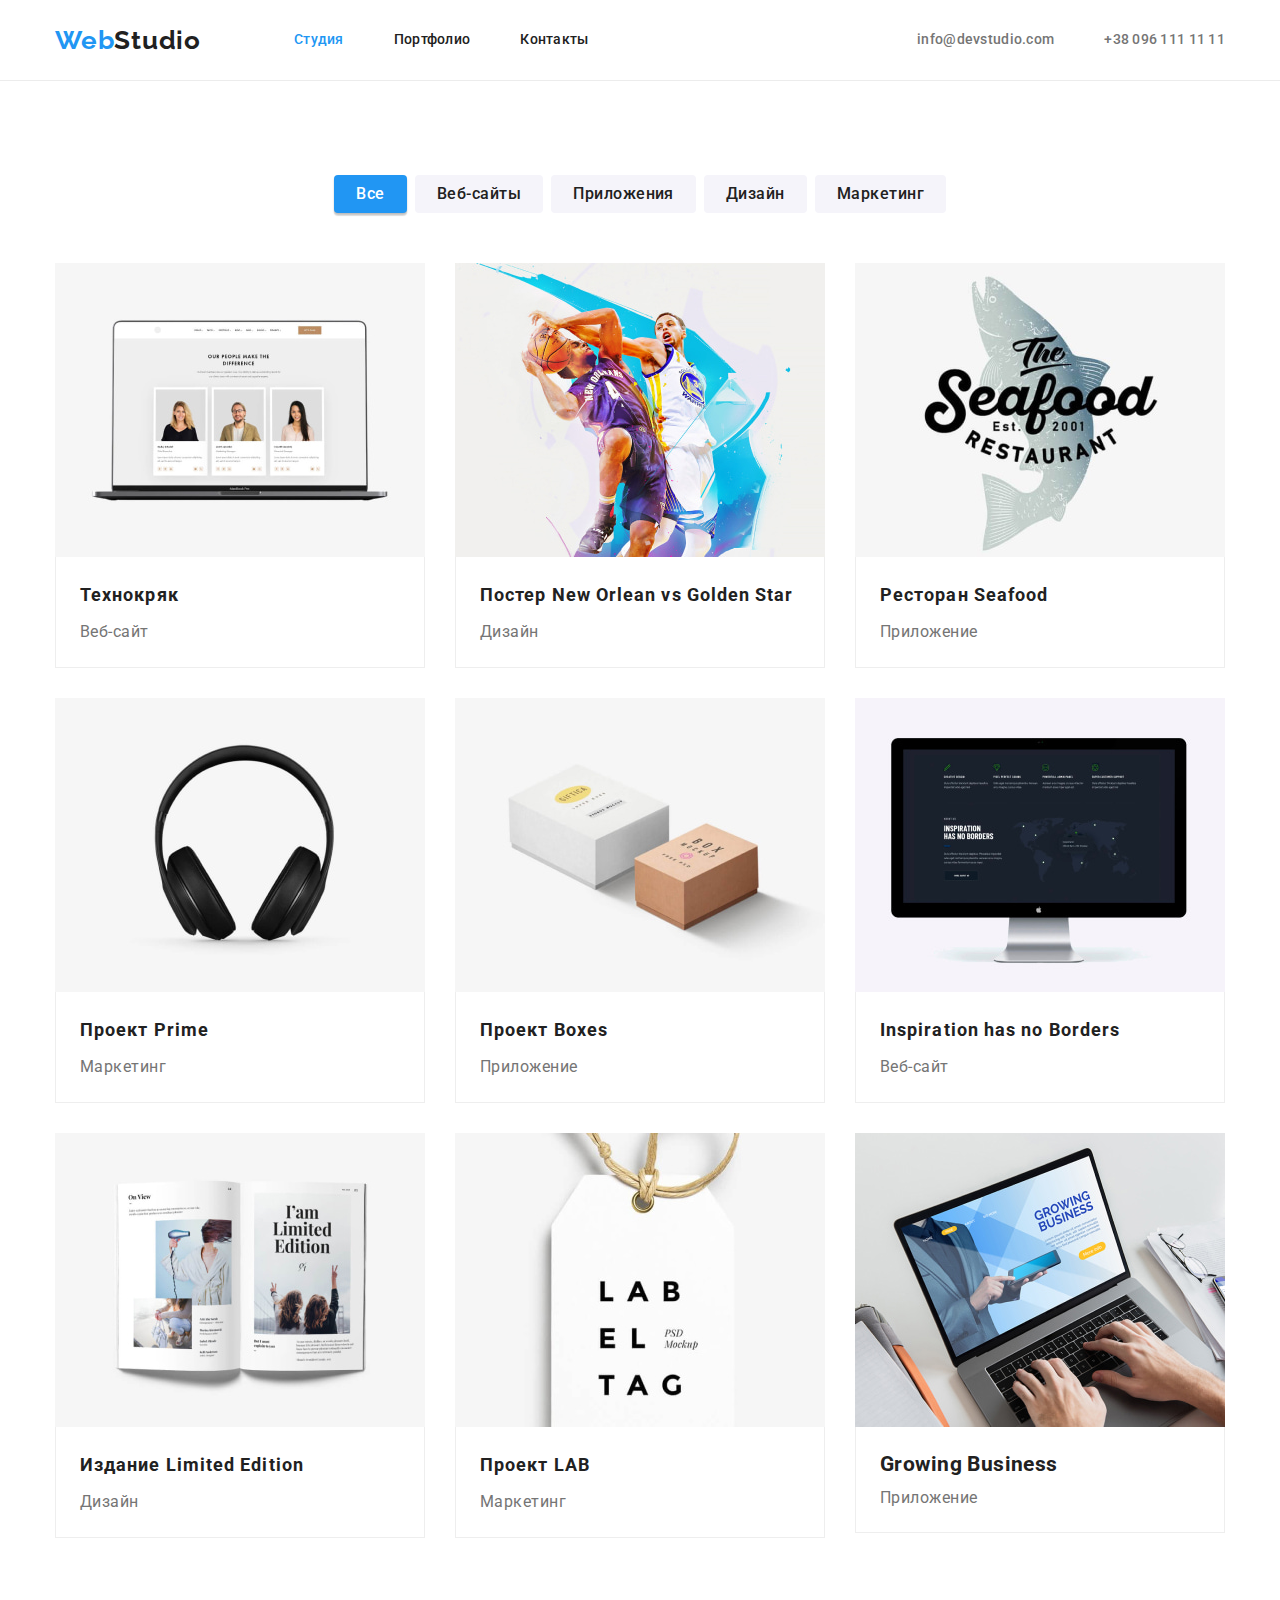
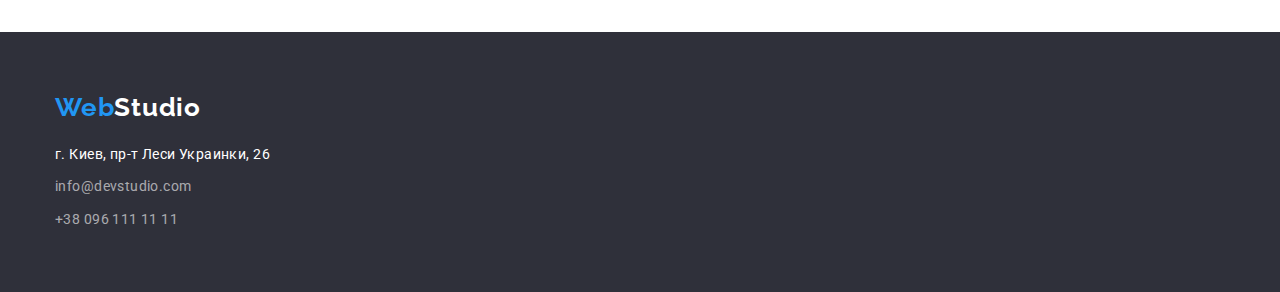
==== portfolio.html @ cb610dfe "Initial commit" ====
<!DOCTYPE html>
<html lang="ru">
  <head>
    <meta charset="UTF-8" />
    <meta http-equiv="X-UA-Compatible" content="IE=edge" />
    <meta name="viewport" content="width=device-width, initial-scale=1.0" />
    <title>Портфолио</title>
    <link rel="preconnect" href="https://fonts.googleapis.com" />
    <link rel="preconnect" href="https://fonts.gstatic.com" crossorigin />
    <link
      href="https://fonts.googleapis.com/css2?family=Raleway:wght@700&family=Roboto:wght@400;500;700;900&display=swap"
      rel="stylesheet"
    />
    <link
      rel="stylesheet"
      href="https://cdnjs.cloudflare.com/ajax/libs/modern-normalize/1.1.0/modern-normalize.min.css"
    />
    <link rel="stylesheet" href="./css/styles.css" />
  </head>

  <body>
    <!--Шапка-->
    <header class="page-header">
      <div class="container header">
        <a class="logo-link" href="./index.html" lang="en"
          ><span class="logo-web">Web</span>Studio</a
        >
        <nav class="nav">
          <ul class="site-nav list">
            <li class="site-nav-item">
              <a href="./index.html" class="site-nav-link current">Студия</a>
            </li>
            <li class="site-nav-item">
              <a href="./portfolio.html" class="site-nav-link">Портфолио</a>
            </li>
            <li class="site-nav-item"><a href="/Контакты" class="site-nav-link">Контакты</a></li>
          </ul>
        </nav>

        <ul class="auth-nav list">
          <li class="auth-nav-item">
            <a href="mailto:info@devstudio.com" class="auth-nav-link" lang="en"
              >info@devstudio.com</a
            >
          </li>
          <li class="auth-nav-item">
            <a href="tel:+380961111111" class="auth-nav-link">+38 096 111 11 11</a>
          </li>
        </ul>
      </div>
    </header>
    <main>
      <!--Фильтры-->
      <section class="section">
        <div class="container">
          <h1 class="visually-hidden">Примеры работ</h1>
          <ul class="button-list list">
            <li class="button-item">
              <button type="button" class="button-primary">Все</button>
            </li>
            <li class="button-item">
              <button type="button" class="button-secondary">Веб-сайты</button>
            </li>
            <li class="button-item">
              <button type="button" class="button-secondary">Приложения</button>
            </li>
            <li class="button-item">
              <button type="button" class="button-secondary">Дизайн</button>
            </li>
            <li class="button-item">
              <button type="button" class="button-secondary">Маркетинг</button>
            </li>
          </ul>

          <ul class="portfolio list">
            <li class="portfolio-item">
              <img
                class="portfolio-pic"
                src="./image/img-0-hw2.jpeg"
                alt="Фото специалистов"
                width="370"
                height="294"
              />
              <div class="card-content">
                <h2 class="galery-headline-portfolio">Технокряк</h2>
                <p class="text">Веб-сайт</p>
              </div>
            </li>
            <li class="portfolio-item">
              <img
                class="portfolio-pic"
                src="./image/img-1-hw2.jpeg"
                alt="Игроки в баскетбол"
                width="370"
                height="294"
              />
              <div class="card-content">
                <h2 class="galery-headline-portfolio">Постер New Orlean vs Golden Star</h2>
                <p class="text">Дизайн</p>
              </div>
            </li>
            <li class="portfolio-item">
              <img
                class="portfolio-pic"
                src="./image/img-2-hw2.jpeg"
                alt="Логотив ресторана Сифуд"
                width="370"
                height="294"
              />
              <div class="card-content">
                <h2 class="galery-headline-portfolio">Ресторан <span lang="en">Seafood</span></h2>
                <p class="text">Приложение</p>
              </div>
            </li>
            <li class="portfolio-item">
              <img
                class="portfolio-pic"
                src="./image/img-3-hw2.jpeg"
                alt="Наушники"
                width="370"
                height="294"
              />
              <div class="card-content">
                <h2 class="galery-headline-portfolio">Проект <span lang="en">Prime</span></h2>
                <p class="text">Маркетинг</p>
              </div>
            </li>
            <li class="portfolio-item">
              <img
                class="portfolio-pic"
                src="./image/img-4-hw2.jpeg"
                alt="Коробки"
                width="370"
                height="294"
              />
              <div class="card-content">
                <h2 class="galery-headline-portfolio">Проект <span lang="en">Boxes</span></h2>
                <p class="text">Приложение</p>
              </div>
            </li>
            <li class="portfolio-item">
              <img
                class="portfolio-pic"
                src="./image/img-5-hw2.jpeg"
                alt="Монитор"
                width="370"
                height="294"
              />
              <div class="card-content">
                <h2 class="galery-headline-portfolio"><span>Inspiration has no Borders</span></h2>
                <p class="text">Веб-сайт</p>
              </div>
            </li>
            <li class="portfolio-item">
              <img
                class="portfolio-pic"
                src="./image/img-6-hw2.jpeg"
                alt="Книга"
                width="370"
                height="294"
              />
              <div class="card-content">
                <h2 class="galery-headline-portfolio">
                  Издание <span lang="en">Limited Edition</span>
                </h2>
                <p class="text">Дизайн</p>
              </div>
            </li>

            <li class="portfolio-item">
              <img
                class="portfolio-pic"
                src="./image/img-7-hw2.jpeg"
                alt="Ярлык"
                width="370"
                height="294"
              />
              <div class="card-content">
                <h2 class="galery-headline-portfolio">Проект <span lang="en">LAB</span></h2>
                <p class="text">Маркетинг</p>
              </div>
            </li>
            <li class="portfolio-item">
              <img
                class="portfolio-pic"
                src="./image/img-8-hw2.jpeg"
                alt="Человек печатает на ноутбуке"
                width="370"
                height="294"
              />
              <div class="card-content">
                <h2 class="galery-headline"><span lang="en">Growing Business</span></h2>
                <p class="text">Приложение</p>
              </div>
            </li>
          </ul>
        </div>
      </section>
    </main>
    <!--Футер-->
    <footer class="footer">
      <div class="container">
        <a href="./index.html" class="logo-footer" lang="en"
          ><span class="logo-web">Web</span><span class="logo-studio">Studio</span></a
        >
      </div>
      <div class="container">
        <address class="address">
          <ul class="address-list list">
            <li class="address-item">
              <a
                href="https://goo.gl/maps/HDMTTbNd2vz2HDnC8"
                target="_blank"
                rel="noreferr noopener"
                class="footer-link"
                >г. Киев, пр-т Леси Украинки, 26</a
              >
            </li>
            <li class="address-item">
              <a href="mailto:info@devstudio.com" class="auth-address" lang="en"
                >info@devstudio.com</a
              >
            </li>
            <li class="address-item">
              <a href="tel:+380961111111" class="auth-address">+38 096 111 11 11</a>
            </li>
          </ul>
        </address>
      </div>
    </footer>
  </body>
</html>
---- css/styles.css ----
/* Голубой текст акцент #2196F3 */
/* Черный текс основной заголовок #212121 */
/* Белый текст основной #FFFFFF */
/* Белый хедер фон  #FFFFFF */
/* Серый текст не основной #757575 */
/* Наша команда фон #F5F4FA */
/* Герой, футер фон #2F303A */
/* Телефон и мыло rgba(255, 255, 255, 0.6); */
:root {
  --primary-text-color: #212121;
  --title-text-color: #ffffff;
  --secondary-text-color: #757575;
  --accent-color: #2196f3;
  --hero-footer-bg-color: #2f303a;
  --list-set: 30px;
  --padding-site-nav: 32px;
  --margin-fifty: 50px;
  --padding-text: 24px;
}
.visually-hidden {
  position: absolute;
  width: 1px;
  height: 1px;
  margin: -1px;
  border: 0;
  padding: 0;
  white-space: nowrap;
  clip-path: inset(100%);
  clip: rect(0 0 0 0);
  overflow: hidden;
}

/* Основное */
body {
  color: var(--primary-text-color);
  font-family: Roboto, sans-serif;
  font-size: 14px;
  line-height: 1.71;
  letter-spacing: 0.03em;
}
h1,
h2,
h3,
h4,
h5,
h6,
p {
  margin-top: 0;
  margin-bottom: 0;
}
img {
  display: block;
}
.list {
  padding: 0;
  margin: 0;
  list-style: none;
}
.section {
  padding-top: 94px;
  padding-bottom: 94px;
}

.container {
  width: 1200px;
  padding-left: 15px;
  padding-right: 15px;
  margin-left: auto;
  margin-right: auto;
}

/* Лого */
.page-header {
  border-bottom: 1px solid #ececec;
}
.logo-web {
  color: var(--accent-color);
}
.logo-studio {
  color: var(--title-text-color);
}
.logo-link {
  margin-right: 93px;

  text-decoration: none;
  font-family: Raleway, sans-serif;
  font-weight: 700;
  font-size: 26px;
  line-height: 1.19;
  letter-spacing: 0.03em;

  color: var(--primary-text-color);
}
.logo-link:hover,
.logo-link:focus {
  color: var(--accent-color);
}

/* Навигация */
.header {
  display: flex;
  align-items: center;
}

.site-nav {
  display: flex;
  align-items: center;
}

.site-nav-link {
  text-decoration: none;

  color: var(--primary-text-color);
}
.site-nav-item {
  padding-top: var(--padding-site-nav);
  padding-bottom: var(--padding-site-nav);
  font-weight: 500;
  line-height: 1.14;
  letter-spacing: 0.02em;
}
.site-nav-item:not(:last-child) {
  margin-right: var(--margin-fifty);
}

.site-nav-link:hover,
.site-nav-link:focus {
  color: var(--accent-color);
}

.site-nav-link.current:hover,
.site-nav-link.current:focus {
  color: var(--accent-color);
}
.site-nav-link.current {
  color: var(--accent-color);
  text-decoration: none;
}
/* auth-nav */

.auth-nav {
  display: flex;
  align-items: center;
  margin-left: auto;
}

.auth-nav-link {
  text-decoration: none;
  font-weight: 500;
  line-height: 1.14;
  letter-spacing: 0.02em;

  color: var(--secondary-text-color);
}
.auth-nav-item:not(:last-child) {
  margin-right: var(--margin-fifty);
}

.auth-nav-link:hover,
.auth-nav-link:focus {
  color: var(--accent-color);
}

/* Хедер */
.page.header {
  color: var(--title-text-color);
}
/* Мейн */

.hero {
  padding: 200px 0;

  color: var(--title-text-color);
  background-color: var(--hero-footer-bg-color);
  text-align: center;
}
.hero-title {
  margin-bottom: var(--list-set);

  font-weight: 900;
  font-size: 44px;
  line-height: 1.36;
  letter-spacing: 0.06em;
  text-transform: uppercase;
}

.title {
  margin-bottom: 10px;

  font-size: 14px;
  font-weight: 700;
  line-height: 1.14;
  letter-spacing: 0.03em;
  text-transform: uppercase;
}
/* Секции */
.work {
  padding-top: 0;
}
.work-list {
  display: flex;
}
.work-item + .work-item {
  margin-left: var(--list-set);
}

.work-pic {
  max-width: 100%;
  height: auto;
}

.team {
  background-color: #f5f4fa;
}
.team-list {
  display: flex;
}

.team-content {
  padding-top: var(--list-set);
  padding-bottom: var(--list-set);
}
.team-item {
  background-color: var(--title-text-color);
  box-shadow: 0px 1px 3px rgba(0, 0, 0, 0.12), 0px 1px 1px rgba(0, 0, 0, 0.14),
    0px 2px 1px rgba(0, 0, 0, 0.2);
  border-radius: 0px 0px 4px 4px;
}

.team-item + .team-item {
  margin-left: var(--list-set);
  text-align: center;
}
.headline-primary {
  justify-content: center;
  margin-bottom: var(--margin-fifty);

  font-weight: 700;
  font-size: 36px;
  line-height: 1.16;
  text-align: center;
  letter-spacing: 0.03em;
}

.gallery-headline {
  margin-bottom: 10px;

  font-weight: 500;
  font-size: 16px;
  line-height: 1.18;
  letter-spacing: 0.03em;
  text-align: center;
}

.galery-headline-portfolio {
  margin-bottom: 4px;

  font-weight: 700;
  font-size: 18px;
  line-height: 2;
  letter-spacing: 0.06em;
}

/* Portfolio */

.portfolio {
  display: flex;
  flex-wrap: wrap;
  margin-bottom: calc(-1 * var(--list-set));
  margin-right: calc(-1 * var(--list-set));
}

.card-content {
  padding-top: 20px;
  padding-right: var(--padding-text);
  padding-bottom: 20px;
  padding-left: var(--padding-text);

  border: 1px solid #eeeeee;
  border-top: none;
}
.button-list {
  display: flex;
  justify-content: center;
  margin-bottom: var(--margin-fifty);
}
.button-item:not(:last-child) {
  margin-right: 8px;
}
.portfolio-item {
  margin-bottom: var(--list-set);
  margin-right: var(--list-set);
  flex-basis: calc(100% / 3 - 30px);
  background-color: var(--title-text-color);
}

/* Text */
.text {
  font-size: 16px;
  line-height: 1.87;
  letter-spacing: 0.03em;
  color: var(--secondary-text-color);
}
.text-index {
  font-size: 16px;
  line-height: 1.18;
  text-align: center;
  letter-spacing: 0.03em;
  color: var(--secondary-text-color);
}
/* Benefits */
.benefits-list {
  display: flex;
}
.benefits-item:not(:last-child) {
  margin-right: var(--list-set);
}

.benefits-text {
  font-size: 14px;
  line-height: 1.71;
  letter-spacing: 0.03em;
  color: var(--secondary-text-color);
}
/* Кнопки */

.hero-button {
  cursor: pointer;
}
.hero-button:hover,
.hero-button:focus {
  background-color: #188ce8;
}
.hero-button {
  min-width: 200px;
  padding: 10px 32px;

  font-family: inherit;
  font-weight: 700;
  font-size: 16px;
  line-height: 1.87;
  text-align: center;
  letter-spacing: 0.06em;

  border: none;
  color: var(--title-text-color);
  background-color: var(--accent-color);
  box-shadow: 0px 4px 4px rgba(0, 0, 0, 0.15);
  border-radius: 4px;
}
.button-primary {
  cursor: pointer;
}
.button-primary:hover,
.button-primary:focus {
  background-color: var(--accent-color);
}
.button-primary {
  min-width: 73px;
  padding: 6px 22px;
  text-align: center;

  font-family: inherit;
  font-weight: 500;
  font-size: 16px;
  line-height: 1.62;
  letter-spacing: 0.03em;

  border: none;
  color: var(--title-text-color);
  background-color: var(--accent-color);
  box-shadow: 0px 3px 1px rgba(0, 0, 0, 0.1), 0px 1px 2px rgba(0, 0, 0, 0.08),
    0px 2px 2px rgba(0, 0, 0, 0.12);
  border-radius: 4px;
}
.button-secondary {
  cursor: pointer;
}
.button-secondary:hover,
.button-secondary:focus {
  color: var(--title-text-color);
  background-color: var(--accent-color);
}
.button-secondary {
  display: inline-block;
  padding: 6px 22px;

  text-align: center;
  font-family: inherit;
  font-weight: 500;
  font-size: 16px;
  line-height: 1.62;
  letter-spacing: 0.03em;

  border: none;
  color: var(--primary-text-color);
  background-color: #f5f4fa;
  border-radius: 4px;
}

/* Футер */

.footer {
  padding-top: 60px;
  padding-bottom: 60px;

  background-color: var(--hero-footer-bg-color);
}

.footer-link {
  color: var(--title-text-color);
  text-decoration: none;
  font-style: normal;
}
.footer-link:hover,
.footer-link:focus {
  color: var(--accent-color);
}
.address-item:not(:last-child) {
  margin-bottom: 9px;
}

.address {
  font-style: normal;
}

.logo-footer {
  display: block;
  margin-bottom: 20px;
  text-decoration: none;
  font-family: Raleway;
  font-weight: 700;
  font-size: 26px;
  line-height: 1.19;
  letter-spacing: 0.03em;
}

.auth-address {
  color: rgba(255, 255, 255, 0.6);
  text-decoration: none;
}

.auth-address:hover,
.auth-address:focus {
  color: var(--accent-color);
}
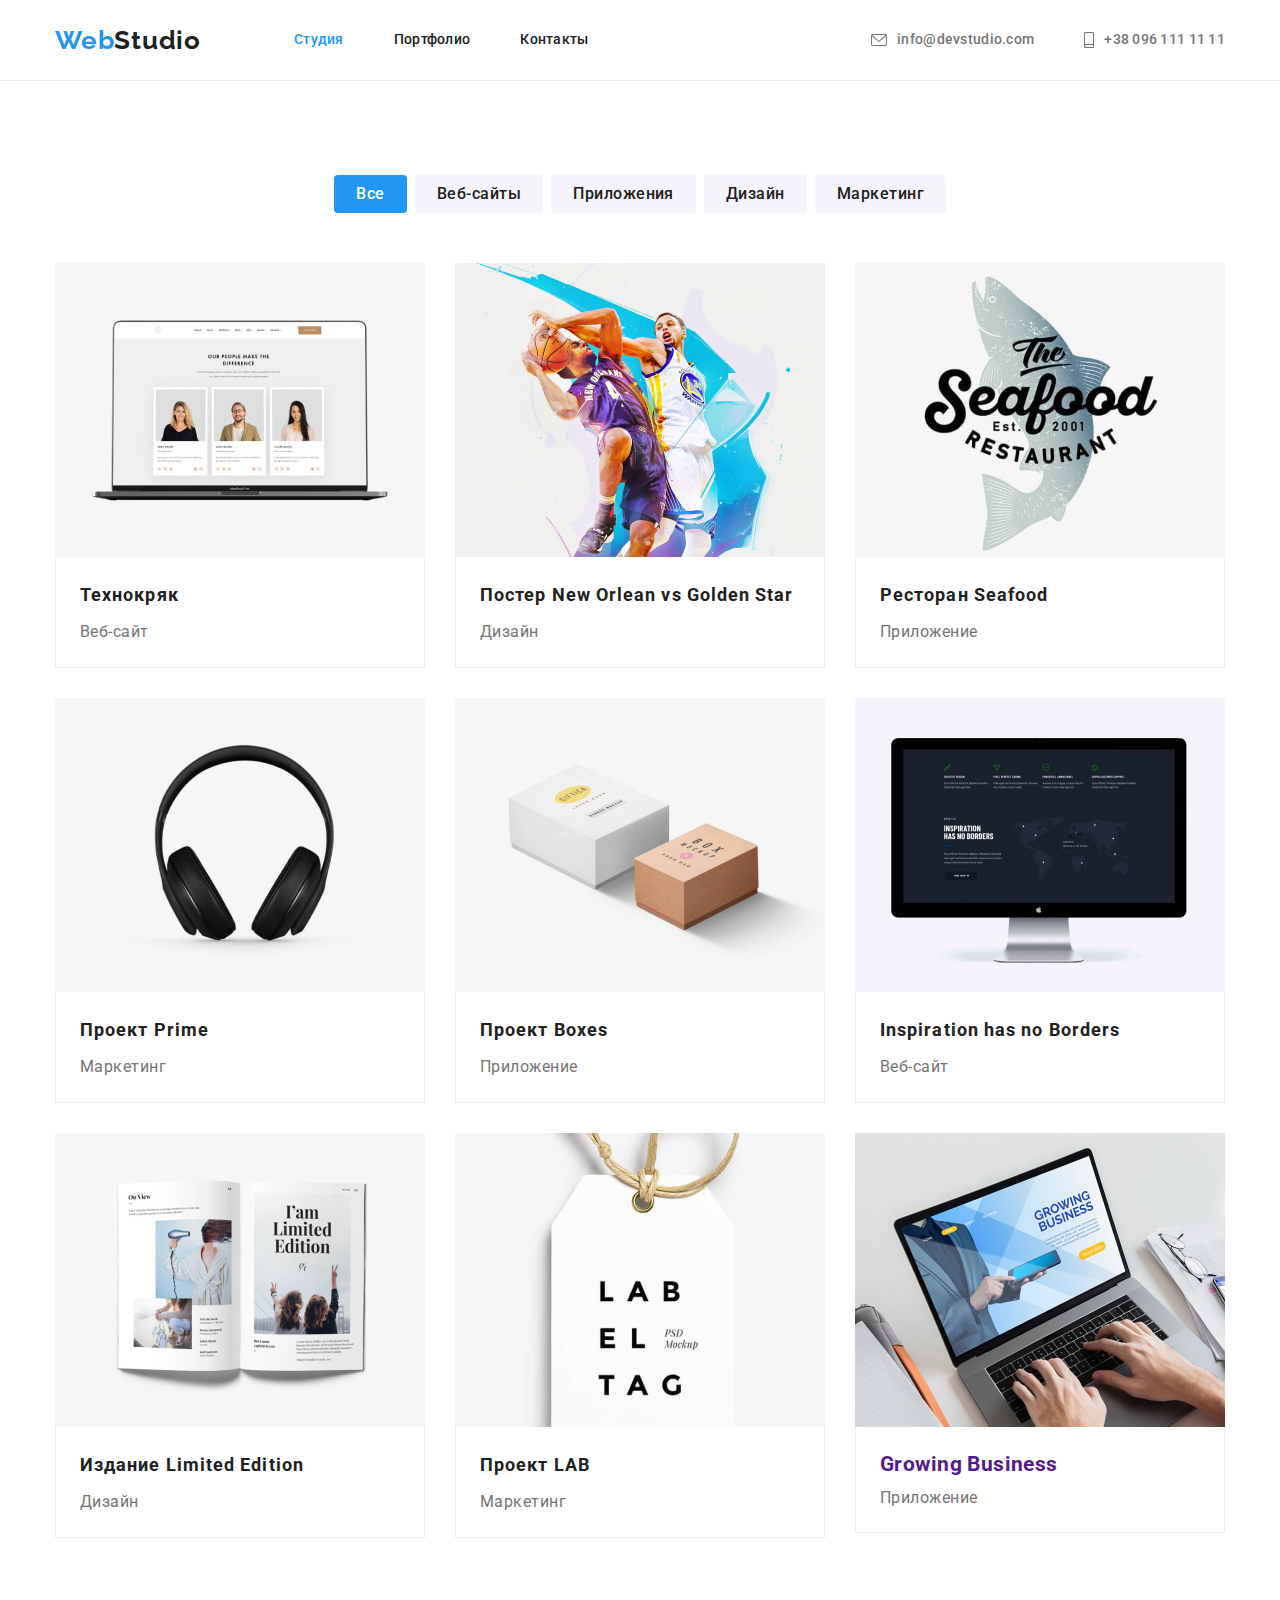
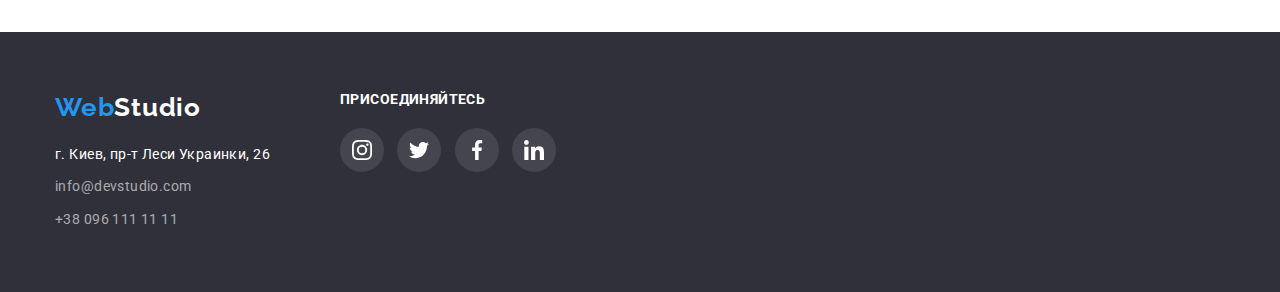
==== commit 4bdc9d99: "Добавлена разметка и оформление иконок и декоративных эффектов" ====
--- a/portfolio.html
+++ b/portfolio.html
@@ -39,12 +39,20 @@
 
         <ul class="auth-nav list">
           <li class="auth-nav-item">
-            <a href="mailto:info@devstudio.com" class="auth-nav-link" lang="en"
-              >info@devstudio.com</a
+            <a class="auth-nav-link" href="mailto:info@devstudio.com" lang="en"
+              ><svg class="envelope">
+                <use href="./image/icons.svg#envelope"></use>
+              </svg>
+              info@devstudio.com</a
             >
           </li>
           <li class="auth-nav-item">
-            <a href="tel:+380961111111" class="auth-nav-link">+38 096 111 11 11</a>
+            <a href="tel:+380961111111" class="auth-nav-link"
+              ><svg class="smartphone">
+                <use href="./image/icons.svg#smartphone"></use>
+              </svg>
+              +38 096 111 11 11</a
+            >
           </li>
         </ul>
       </div>
@@ -74,19 +82,22 @@
 
           <ul class="portfolio list">
             <li class="portfolio-item">
-              <img
-                class="portfolio-pic"
-                src="./image/img-0-hw2.jpeg"
-                alt="Фото специалистов"
-                width="370"
-                height="294"
-              />
-              <div class="card-content">
-                <h2 class="galery-headline-portfolio">Технокряк</h2>
-                <p class="text">Веб-сайт</p>
-              </div>
-            </li>
-            <li class="portfolio-item">
+              <a class="portfolio-link" href="">
+                <img
+                  class="portfolio-pic"
+                  src="./image/img-0-hw2.jpeg"
+                  alt="Фото специалистов"
+                  width="370"
+                  height="294"
+                />
+                <div class="card-content">
+                  <h2 class="galery-headline-portfolio">Технокряк</h2>
+                  <p class="text">Веб-сайт</p>
+                </div>
+              </a>
+            </li>
+            <li class="portfolio-item">
+              <a class="portfolio-link" href="">
               <img
                 class="portfolio-pic"
                 src="./image/img-1-hw2.jpeg"
@@ -98,8 +109,10 @@
                 <h2 class="galery-headline-portfolio">Постер New Orlean vs Golden Star</h2>
                 <p class="text">Дизайн</p>
               </div>
-            </li>
-            <li class="portfolio-item">
+              </a>
+            </li>
+            <li class="portfolio-item">
+              <a class="portfolio-link" href="">
               <img
                 class="portfolio-pic"
                 src="./image/img-2-hw2.jpeg"
@@ -111,8 +124,10 @@
                 <h2 class="galery-headline-portfolio">Ресторан <span lang="en">Seafood</span></h2>
                 <p class="text">Приложение</p>
               </div>
-            </li>
-            <li class="portfolio-item">
+            </a>
+            </li>
+            <li class="portfolio-item">
+              <a class="portfolio-link" href="">
               <img
                 class="portfolio-pic"
                 src="./image/img-3-hw2.jpeg"
@@ -124,8 +139,10 @@
                 <h2 class="galery-headline-portfolio">Проект <span lang="en">Prime</span></h2>
                 <p class="text">Маркетинг</p>
               </div>
-            </li>
-            <li class="portfolio-item">
+              </a>
+            </li>
+            <li class="portfolio-item">
+              <class class="portfolio-link" href="">
               <img
                 class="portfolio-pic"
                 src="./image/img-4-hw2.jpeg"
@@ -137,8 +154,10 @@
                 <h2 class="galery-headline-portfolio">Проект <span lang="en">Boxes</span></h2>
                 <p class="text">Приложение</p>
               </div>
-            </li>
-            <li class="portfolio-item">
+            </a>
+            </li>
+            <li class="portfolio-item">
+              <a class="portfolio-link" href="">
               <img
                 class="portfolio-pic"
                 src="./image/img-5-hw2.jpeg"
@@ -150,8 +169,10 @@
                 <h2 class="galery-headline-portfolio"><span>Inspiration has no Borders</span></h2>
                 <p class="text">Веб-сайт</p>
               </div>
-            </li>
-            <li class="portfolio-item">
+              </a>
+            </li>
+            <li class="portfolio-item">
+              <a class="portfolio-link" href="">
               <img
                 class="portfolio-pic"
                 src="./image/img-6-hw2.jpeg"
@@ -165,9 +186,11 @@
                 </h2>
                 <p class="text">Дизайн</p>
               </div>
-            </li>
-
-            <li class="portfolio-item">
+              </a>
+            </li>
+
+            <li class="portfolio-item">
+              <a class="portfolio-link" href="">
               <img
                 class="portfolio-pic"
                 src="./image/img-7-hw2.jpeg"
@@ -179,8 +202,10 @@
                 <h2 class="galery-headline-portfolio">Проект <span lang="en">LAB</span></h2>
                 <p class="text">Маркетинг</p>
               </div>
-            </li>
-            <li class="portfolio-item">
+              </a>
+            </li>
+            <li class="portfolio-item">
+              <a class="portfolio-link" href="">
               <img
                 class="portfolio-pic"
                 src="./image/img-8-hw2.jpeg"
@@ -192,6 +217,7 @@
                 <h2 class="galery-headline"><span lang="en">Growing Business</span></h2>
                 <p class="text">Приложение</p>
               </div>
+              </a>
             </li>
           </ul>
         </div>
@@ -200,32 +226,67 @@
     <!--Футер-->
     <footer class="footer">
       <div class="container">
-        <a href="./index.html" class="logo-footer" lang="en"
-          ><span class="logo-web">Web</span><span class="logo-studio">Studio</span></a
-        >
-      </div>
-      <div class="container">
-        <address class="address">
-          <ul class="address-list list">
-            <li class="address-item">
-              <a
-                href="https://goo.gl/maps/HDMTTbNd2vz2HDnC8"
-                target="_blank"
-                rel="noreferr noopener"
-                class="footer-link"
-                >г. Киев, пр-т Леси Украинки, 26</a
-              >
-            </li>
-            <li class="address-item">
-              <a href="mailto:info@devstudio.com" class="auth-address" lang="en"
-                >info@devstudio.com</a
-              >
-            </li>
-            <li class="address-item">
-              <a href="tel:+380961111111" class="auth-address">+38 096 111 11 11</a>
-            </li>
-          </ul>
-        </address>
+        <div class="div-footer">
+          <div class="div-address">
+            <a href="./index.html" class="logo-footer" lang="en"
+              ><span class="logo-web">Web</span><span class="logo-studio">Studio</span></a
+            >
+            <address class="address">
+              <ul class="address-list list">
+                <li class="address-item">
+                  <a
+                    href="https://goo.gl/maps/HDMTTbNd2vz2HDnC8"
+                    target="_blank"
+                    rel="noreferr noopener"
+                    class="footer-link"
+                    >г. Киев, пр-т Леси Украинки, 26</a
+                  >
+                </li>
+                <li class="address-item">
+                  <a href="mailto:info@devstudio.com" class="auth-address" lang="en"
+                    >info@devstudio.com</a
+                  >
+                </li>
+                <li class="address-item">
+                  <a href="tel:+380961111111" class="auth-address">+38 096 111 11 11</a>
+                </li>
+              </ul>
+            </address>
+          </div>
+          <div class="div-social">
+            <h2 class="footer-title">присоединяйтесь</h2>
+            <ul class="footer-list-link list">
+              <li class="footer-link-item">
+                <a class="social-link"
+                  ><svg class="social-icon" width="20" height="20">
+                    <use href="./image/icons.svg#instagram"></use>
+                  </svg>
+                </a>
+              </li>
+              <li class="footer-link-item">
+                <a class="social-link"
+                  ><svg class="social-icon" width="20" height="20">
+                    <use href="./image/icons.svg#twitter"></use>
+                  </svg>
+                </a>
+              </li>
+              <li class="footer-link-item">
+                <a class="footer-social-link"
+                  ><svg class="footer-social-icon" width="20" height="20">
+                    <use href="./image/icons.svg#facebook"></use>
+                  </svg>
+                </a>
+              </li>
+              <li class="footer-link-item">
+                <a class="footer-social-link"
+                  ><svg class="footer-social-icon" width="20" height="20">
+                    <use href="./image/icons.svg#linkedin"></use>
+                  </svg>
+                </a>
+              </li>
+            </ul>
+          </div>
+        </div>
       </div>
     </footer>
   </body>
--- a/css/styles.css
+++ b/css/styles.css
@@ -12,6 +12,8 @@
   --secondary-text-color: #757575;
   --accent-color: #2196f3;
   --hero-footer-bg-color: #2f303a;
+  --bgc-secondary: #f5f4fa;
+  --clients-logo-color: #afb1b8;
   --list-set: 30px;
   --padding-site-nav: 32px;
   --margin-fifty: 50px;
@@ -51,6 +53,9 @@
 img {
   display: block;
 }
+a {
+  text-decoration: none;
+}
 .list {
   padding: 0;
   margin: 0;
@@ -82,7 +87,6 @@
 .logo-link {
   margin-right: 93px;
 
-  text-decoration: none;
   font-family: Raleway, sans-serif;
   font-weight: 700;
   font-size: 26px;
@@ -108,8 +112,6 @@
 }
 
 .site-nav-link {
-  text-decoration: none;
-
   color: var(--primary-text-color);
 }
 .site-nav-item {
@@ -134,7 +136,6 @@
 }
 .site-nav-link.current {
   color: var(--accent-color);
-  text-decoration: none;
 }
 /* auth-nav */
 
@@ -145,7 +146,8 @@
 }
 
 .auth-nav-link {
-  text-decoration: none;
+  display: flex;
+  align-items: center;
   font-weight: 500;
   line-height: 1.14;
   letter-spacing: 0.02em;
@@ -161,6 +163,28 @@
   color: var(--accent-color);
 }
 
+.envelope {
+  display: inline-flex;
+  content: '';
+  width: 16px;
+  height: 12px;
+  margin-right: 10px;
+  background-size: contain;
+  background-repeat: no-repeat;
+  background-position: center;
+  fill: currentColor;
+}
+.smartphone {
+  display: inline-flex;
+  content: '';
+  width: 10px;
+  height: 16px;
+  margin-right: 10px;
+  background-size: contain;
+  background-repeat: no-repeat;
+  background-position: center;
+  fill: currentColor;
+}
 /* Хедер */
 .page.header {
   color: var(--title-text-color);
@@ -171,10 +195,22 @@
   padding: 200px 0;
 
   color: var(--title-text-color);
-  background-color: var(--hero-footer-bg-color);
-  text-align: center;
+  background-color: #c4c4c4;
+  text-align: center;
+}
+.overlay {
+  max-width: 1600px;
+  height: 600px;
+  margin-left: auto;
+  margin-right: auto;
+  background-image: linear-gradient(to right, rgba(47, 48, 58, 0.4), rgba(47, 48, 58, 0.4)),
+    url('../image/hero-bgi-sq.jpeg');
 }
 .hero-title {
+  width: 696px;
+  display: flex;
+  margin-left: auto;
+  margin-right: auto;
   margin-bottom: var(--list-set);
 
   font-weight: 900;
@@ -208,18 +244,22 @@
   max-width: 100%;
   height: auto;
 }
-
+/* Team */
 .team {
-  background-color: #f5f4fa;
+  background-color: var(--bgc-secondary);
 }
 .team-list {
   display: flex;
+}
+.team-list-link {
+  text-align: center;
 }
 
 .team-content {
   padding-top: var(--list-set);
   padding-bottom: var(--list-set);
 }
+
 .team-item {
   background-color: var(--title-text-color);
   box-shadow: 0px 1px 3px rgba(0, 0, 0, 0.12), 0px 1px 1px rgba(0, 0, 0, 0.14),
@@ -231,6 +271,34 @@
   margin-left: var(--list-set);
   text-align: center;
 }
+.team-link-item {
+  display: inline-flex;
+  justify-content: center;
+  align-items: center;
+
+  content: '';
+  width: 44px;
+  height: 44px;
+  border-radius: 50%;
+
+  color: var(--clients-logo-color);
+}
+.team-link-item:not(:last-child) {
+  margin-right: 10px;
+}
+.team-link-item:hover,
+.team-link-item:focus {
+  color: var(--title-text-color);
+  background-color: var(--accent-color);
+}
+.social-link {
+  display: inline-flex;
+  align-items: center;
+}
+.social-icon {
+  fill: currentColor;
+}
+/* Headline */
 .headline-primary {
   justify-content: center;
   margin-bottom: var(--margin-fifty);
@@ -250,15 +318,6 @@
   line-height: 1.18;
   letter-spacing: 0.03em;
   text-align: center;
-}
-
-.galery-headline-portfolio {
-  margin-bottom: 4px;
-
-  font-weight: 700;
-  font-size: 18px;
-  line-height: 2;
-  letter-spacing: 0.06em;
 }
 
 /* Portfolio */
@@ -279,6 +338,16 @@
   border: 1px solid #eeeeee;
   border-top: none;
 }
+.galery-headline-portfolio {
+  margin-bottom: 4px;
+
+  font-weight: 700;
+  font-size: 18px;
+  line-height: 2;
+  letter-spacing: 0.06em;
+
+  color: var(--primary-text-color);
+}
 .button-list {
   display: flex;
   justify-content: center;
@@ -291,7 +360,13 @@
   margin-bottom: var(--list-set);
   margin-right: var(--list-set);
   flex-basis: calc(100% / 3 - 30px);
+
   background-color: var(--title-text-color);
+}
+.portfolio-item:hover,
+.portfolio-item:focus {
+  box-shadow: 0px 1px 1px rgba(0, 0, 0, 0.12), 0px 4px 4px rgba(0, 0, 0, 0.06),
+    1px 4px 6px rgba(0, 0, 0, 0.16);
 }
 
 /* Text */
@@ -302,6 +377,8 @@
   color: var(--secondary-text-color);
 }
 .text-index {
+  margin-bottom: 16px;
+
   font-size: 16px;
   line-height: 1.18;
   text-align: center;
@@ -309,11 +386,24 @@
   color: var(--secondary-text-color);
 }
 /* Benefits */
+
 .benefits-list {
   display: flex;
 }
 .benefits-item:not(:last-child) {
   margin-right: var(--list-set);
+}
+.icon {
+  display: flex;
+  align-items: center;
+  justify-content: center;
+  height: 120px;
+
+  margin-bottom: var(--list-set);
+
+  border-radius: 4px;
+
+  background-color: var(--bgc-secondary);
 }
 
 .benefits-text {
@@ -353,6 +443,8 @@
 }
 .button-primary:hover,
 .button-primary:focus {
+  box-shadow: 0px 3px 1px rgba(0, 0, 0, 0.1), 0px 1px 2px rgba(0, 0, 0, 0.08),
+    0px 2px 2px rgba(0, 0, 0, 0.12);
   background-color: var(--accent-color);
 }
 .button-primary {
@@ -369,15 +461,16 @@
   border: none;
   color: var(--title-text-color);
   background-color: var(--accent-color);
+
+  border-radius: 4px;
+}
+.butt .button-secondary {
+  cursor: pointer;
+}
+.button-secondary:hover,
+.button-secondary:focus {
   box-shadow: 0px 3px 1px rgba(0, 0, 0, 0.1), 0px 1px 2px rgba(0, 0, 0, 0.08),
     0px 2px 2px rgba(0, 0, 0, 0.12);
-  border-radius: 4px;
-}
-.button-secondary {
-  cursor: pointer;
-}
-.button-secondary:hover,
-.button-secondary:focus {
   color: var(--title-text-color);
   background-color: var(--accent-color);
 }
@@ -394,8 +487,36 @@
 
   border: none;
   color: var(--primary-text-color);
-  background-color: #f5f4fa;
+  background-color: var(--bgc-secondary);
   border-radius: 4px;
+}
+/* Клиенты */
+.list-clients {
+  display: inline-flex;
+  align-items: center;
+}
+.item-clients {
+  display: inline-flex;
+  justify-content: center;
+  align-items: center;
+
+  width: 170px;
+  height: 92px;
+
+  border: 1px solid var(--clients-logo-color);
+  border-radius: 4px;
+  color: var(--clients-logo-color);
+}
+.clients-icon {
+  fill: currentColor;
+}
+
+.item-clients:not(:last-child) {
+  margin-right: var(--list-set);
+}
+.item-clients:hover,
+.item-clients:focus {
+  color: var(--accent-color);
 }
 
 /* Футер */
@@ -409,13 +530,13 @@
 
 .footer-link {
   color: var(--title-text-color);
-  text-decoration: none;
   font-style: normal;
 }
 .footer-link:hover,
 .footer-link:focus {
   color: var(--accent-color);
 }
+
 .address-item:not(:last-child) {
   margin-bottom: 9px;
 }
@@ -427,7 +548,6 @@
 .logo-footer {
   display: block;
   margin-bottom: 20px;
-  text-decoration: none;
   font-family: Raleway;
   font-weight: 700;
   font-size: 26px;
@@ -437,10 +557,62 @@
 
 .auth-address {
   color: rgba(255, 255, 255, 0.6);
-  text-decoration: none;
 }
 
 .auth-address:hover,
 .auth-address:focus {
   color: var(--accent-color);
 }
+.footer-title {
+  margin-bottom: 20px;
+
+  font-weight: 700;
+  font-size: 14px;
+  line-height: 1.14;
+  letter-spacing: 0.03em;
+  text-transform: uppercase;
+
+  color: var(--title-text-color);
+}
+.div-footer {
+  display: flex;
+}
+.div-address {
+  margin-right: 70px;
+}
+
+.footer-container {
+  display: flex;
+  align-items: center;
+}
+
+.footer-icon {
+  display: flex;
+}
+.footer-link-item {
+  display: inline-flex;
+  justify-content: center;
+  align-items: center;
+
+  content: '';
+  width: 44px;
+  height: 44px;
+  border-radius: 50%;
+
+  color: var(--title-text-color);
+  background-color: rgba(255, 255, 255, 0.1);
+}
+.footer-link-item:not(:last-child) {
+  margin-right: 10px;
+}
+.footer-link-item:hover,
+.footer-link-item:focus {
+  background-color: var(--accent-color);
+}
+.footer-social-link {
+  display: inline-flex;
+  align-items: center;
+}
+.footer-social-icon {
+  fill: currentColor;
+}
